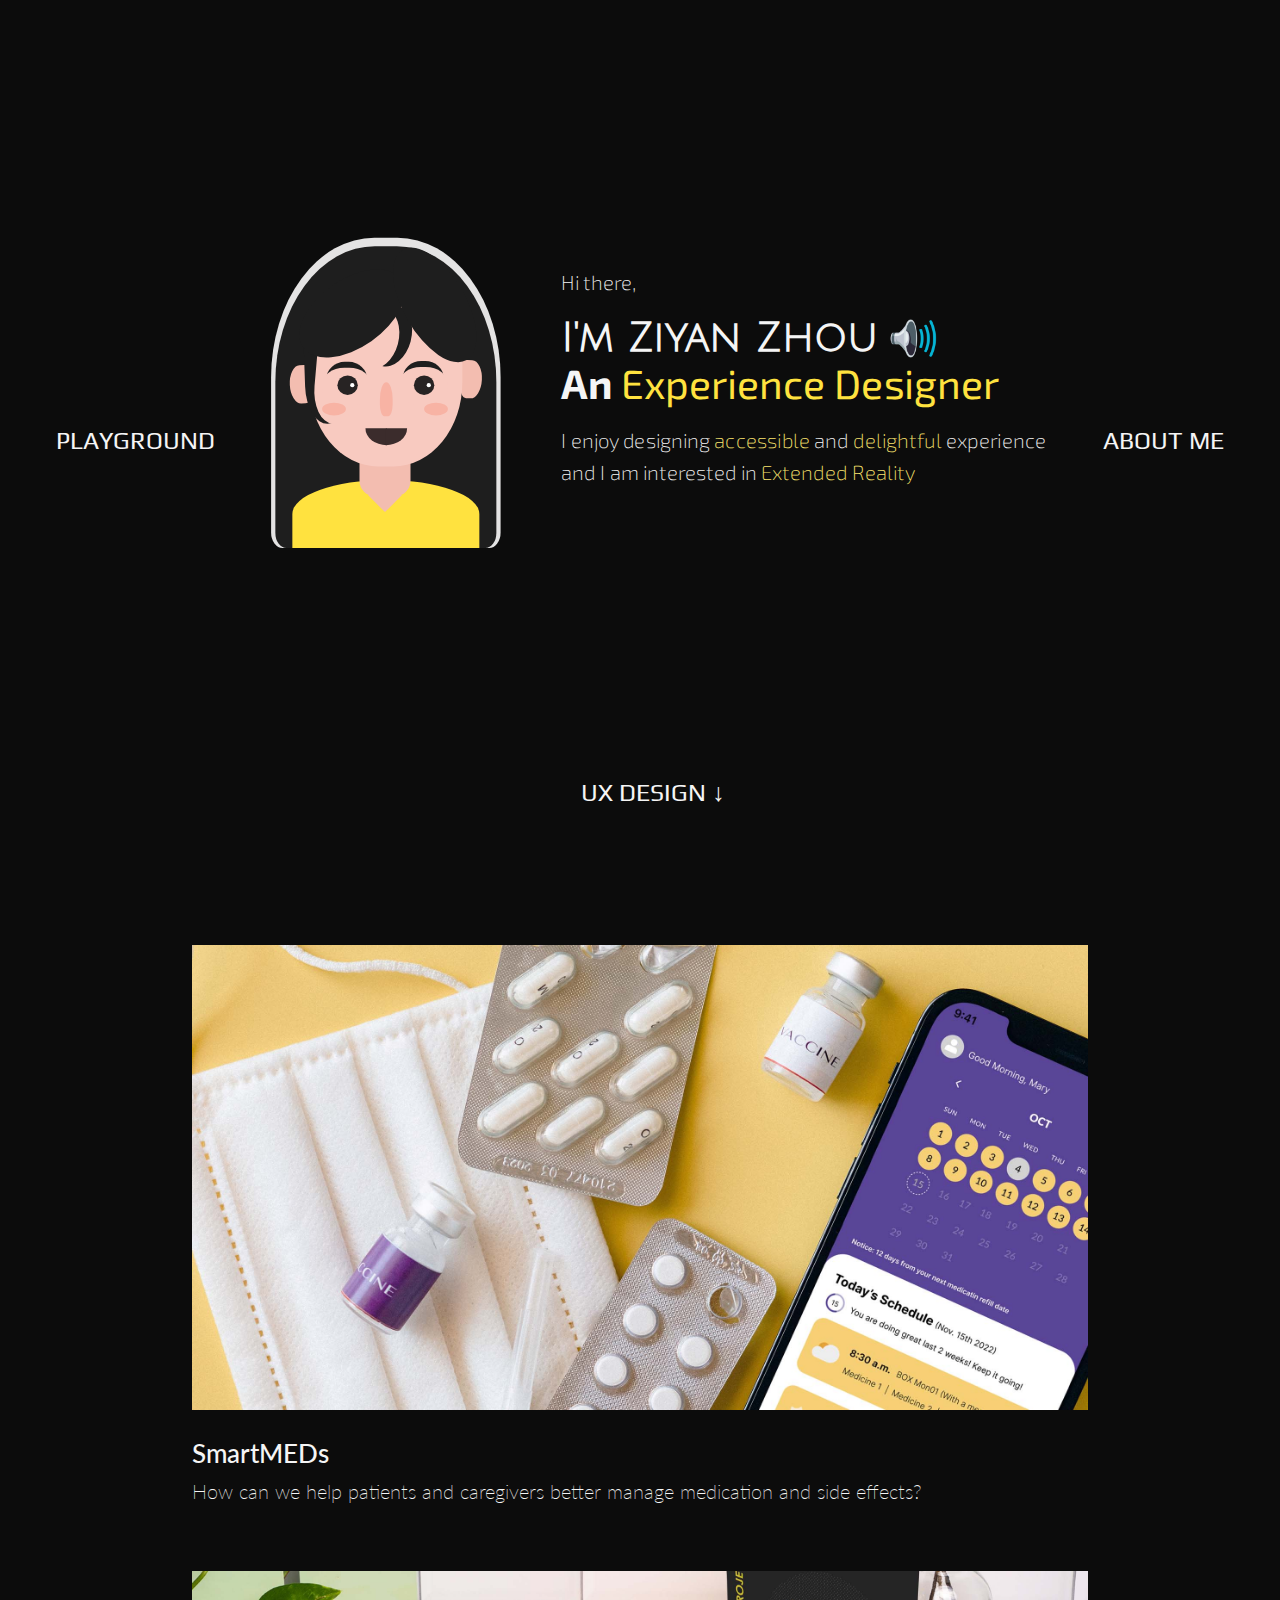
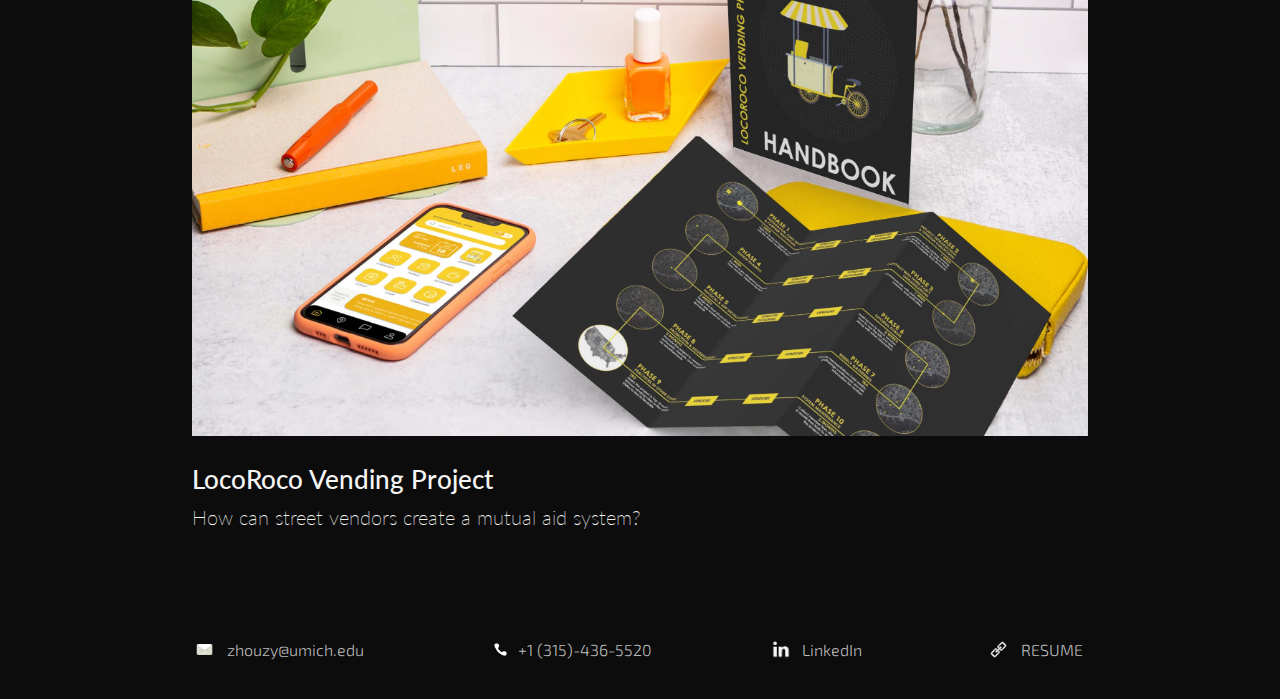
==== index.html @ 698f433e "0331 index test" ====
<!DOCTYPE html>
<html lang="en">
<head>
    <meta charset="UTF-8">
    <meta http-equiv="X-UA-Compatible" content="IE=edge">
    <meta name="viewport" content="width=device-width, initial-scale=1.0">
    <link rel="stylesheet" href="../css/index_stylesheet_copy.css">
    <!-- <link rel="stylesheet" href="../css/index_stylesheet_white.css"> -->
    <link rel="stylesheet" href="../css/face.css">
    <link rel="shortcut icon" type="image/x-icon" href="/image/favicon.ico?">
    <title>Ziyan Zhou Portfolio</title>
</head>
<body>

    <section class="intro">
        <nav>
            <h2 class="work"><a href='#uxWorks' id="uxDesign">UX DESIGN ↓</a></h2>
            <h2 class="playground"><a href="playground.html" id="otherWork">PLAYGROUND</a></h2>
            <h2 class="about"><a href="about.html" id="aboutme">ABOUT ME</a></h2>
        </nav>

        <div class="first">
            <figure class="profile">
                <div class="outline"></div>
                <div class="hair hairs"></div>
                <div class="head"></div>
                <div class="neck"></div>
                <div class="bangsleft"></div>
                <div class="bangsright"></div>
                <div class="bangsmiddle"></div>
                <div class="bangshide"></div>
                <div class="shirt"></div>
                <div class="earleft"></div>
                <div class="earright"></div>
                <div class="sideleft"></div>
                <div class="sidelefthide"></div>
                <div class="eyebrowsleft eye"></div>
                <div class="browshideleft eye"></div>
                <div class="eyebrowsright eye"></div>
                <div class="browshideright eye"></div>
                <div class="eyeleft eye" id="eye1"></div>
                <div class="eyeright eye" id="eye2"></div>
                <div class="eyehlleft eye" id="eyehl1"></div>
                <div class="eyehlright eye" id="eyehl2"></div>
                <div class="nose1 face"></div>
                <div class="nose2"></div>
                <div class="cheekleft face"></div> 
                <div class="cheekright face"></div>
                <div class="mouth1 face"></div>
                <div class="mouth2 face"></div>
                <div class="tongue1"></div>
                <div class="tongue2"></div>
                <div class="neck2"></div>
            </figure>

            <audio id="myAudio">
                <source src="../audio/Ziyan Zhou.mp3" type="audio/mpeg">
            </audio>

            <div class="introtext">
                <p>Hi there, </p>
                <div class="name">
                    <h1>I'm Ziyan Zhou</h1>
                    <img src="../image/speaker2.png" alt="speaker icon" class="speaker" onclick="playAudio()">
                </div>
                <h1 class="brief">
                    An <span>Experience Designer</span>
                </h1>
                <p class="brief2">I enjoy designing <span>accessible</span> and <span>delightful</span> experience<br>and I am interested in <span>Extended Reality</span></p>
            </div>
        </div>
    </section>

    <script>
        var x = document.getElementById("myAudio");
        function playAudio() {
            x.play();
        }
    </script>

    <script>
        document.querySelector('body').addEventListener('mousemove', eyesMove);
        document.querySelector('body').addEventListener('mousemove', faceMove);
        function eyesMove(){
            var eyes=document.getElementsByClassName('eye');
            var x = event.clientX * 100 / window.innerWidth / 18 + "%";
            var y = event.clientY * 100 / window.innerHeight / 5 + "%";
            for(var i=0; i<8; i++){
                eyes[i].style.left = x;
                eyes[i].style.top = y;
                eyes[i].style.transform = "translate(-"+x+", "+y+")";
            }
        }

        function faceMove(){
            var faces=document.getElementsByClassName('face');
            var x = event.clientX * 100 / window.innerWidth / 30 + "%";
            var y = event.clientY * 100 / window.innerHeight / 10 + "%";
            for(var i=0; i<8; i++){
                faces[i].style.left = x;
                faces[i].style.top = y;
                faces[i].style.transform = "translate(-"+x+", "+y+")";
            }
        }

        //document.querySelector('.profile').addEventListener('mouseover', smile);
        //document.querySelector('.profile').addEventListener('mouseout', changeBack);
        document.getElementById('aboutme').addEventListener('mouseover', smile);
        document.getElementById('aboutme').addEventListener('mouseout', changeBack);
        document.getElementById('uxDesign').addEventListener('mouseover', smile);
        document.getElementById('uxDesign').addEventListener('mouseout', changeBack);
        document.getElementById('otherWork').addEventListener('mouseover', smile);
        document.getElementById('otherWork').addEventListener('mouseout', changeBack);
        function smile(){
            document.getElementById('eye1').classList.add('smileleft');
            document.getElementById('eyehl1').classList.add('smilelefthide');
            document.getElementById('eye2').classList.add('smileright');
            document.getElementById('eyehl2').classList.add('smilerighthide');
            document.querySelector('.nose1').style.marginTop = -46 + "px";
        }

        function changeBack(){
            document.getElementById('eye1').classList.remove('smileleft');
            document.getElementById('eyehl1').classList.remove('smilelefthide');
            document.getElementById('eye2').classList.remove('smileright');
            document.getElementById('eyehl2').classList.remove('smilerighthide');
            document.querySelector('.nose1').style.marginTop = -6 + "px";
        }

    </script>


    <section class="container" id="uxWorks">
        <div class="smartMEDs projectPreview">
            <a href="./smartmeds.html">
                <img class="thumbnail" src="../image/smartmed cover2.jpg" alt="SmartMEDs Thumbnail" width="100%">
            </a>
            <div class="descriptionText">
                <h3>SmartMEDs</h3>
                <p>How can we help patients and caregivers better manage medication and side effects?</p>
            </div>
        </div>
        
        <div class="locoRoco projectPreview">
            <a href="./locoroco.html">
                <img class="thumbnail" src="../image/locoroco cover.jpg" alt="LocoRoco Project Thumbnail" width="100%">
            </a>
            <div class="descriptionText">
                <h3>LocoRoco Vending Project</h3>
                <p>How can street vendors create a mutual aid system?</p>
            </div> 
        </div>

        <div hidden>
            <div class="fantasyCity projectPreview">
                <a href="./fantasy_city.html">
                    <img class="thumbnail" src="../image/fatasy city cover.jpg" alt="Fantasy City Thumbnail" width="100%">
                </a>
                <div class="descriptionText">
                    <h3>Fantasy City</h3>
                    <p>How can augmented reality enhance people's experience of exploring a city?</p>
                </div>
            </div>

            <div class="popMeal projectPreview">
                <a href="./popmeal.html">
                    <img class="thumbnail" src="../image/popmeal cover.jpg" alt="PoPMeaL Thumbnail" width="100%">
                </a>
                <div class="descriptionText">
                    <h3>PoPMeaL</h3>
                    <p>How can we reduce foodwaste from college dinning halls?</p>
                </div>
            </div>
        </div>
    </section>

    <footer>
        <div class="footerContainer">
            <div class="email footerSection">
                <img src="../image/emailicon2.png" alt="email icon" height="25px">
                <p><a href="mailto: zhouzy@umich.edu">zhouzy@umich.edu</a></p>
            </div>

            <div class="cellphone footerSection">
                <img src="../image/teleicon2.png" alt="cellphone icon" height="25px">
                <p>+1 (315)-436-5520</p>
            </div>

            <div class="footerSection">
                <img src="../image/linkedin2.png" alt="linkedin icon" height="22px">
                <p><a href="https://www.linkedin.com/in/ziyan-zhou-a21396173/">LinkedIn</a></p>
            </div>

            <div class="resume footerSection">
                <img src="../image/link2.png" alt="cellphone icon" height="25px">
                <p><a href="https://drive.google.com/file/d/1l7Z0r8DjxmkngDJvn3V8ApI3-Mr6cSq3/view?usp=sharing">RESUME</a></p>
            </div>
        </div>
    </footer>

</body>
</html>
---- css/index_stylesheet_copy.css ----
@import url('https://fonts.googleapis.com/css2?family=Barlow+Condensed:wght@300;400;500&family=Dosis:wght@200;300;400;500;600&family=Exo+2:wght@100;200;300;400&family=Hammersmith+One&family=Julius+Sans+One&family=Nanum+Pen+Script&family=Outfit:wght@100;200;300;400;500;700&family=Play:wght@400;700&family=Silkscreen&family=Titillium+Web:wght@300;400;600&display=swap');
@import url('https://fonts.googleapis.com/css2?family=Lato:ital,wght@0,100;0,300;0,400;0,700;0,900;1,100;1,300;1,400;1,700;1,900&display=swap');

/*
font-family: 'Dosis', sans-serif;
font-family: 'Hammersmith One', sans-serif;
font-family: 'Julius Sans One', sans-serif;
font-family: 'Nanum Pen Script', cursive;
font-family: 'Outfit', sans-serif;
font-family: 'Play', sans-serif;
font-family: 'Silkscreen', cursive;
font-family: 'Titillium Web', sans-serif;
font-family: 'Barlow Condensed', sans-serif;
font-family: 'Exo 2', sans-serif;
font-family: 'Lato', sans-serif;
*/

header{
    text-align: center;
}

body{
    background: #0c0c0c;
    background-size: cover;
    margin: 0;
}

.work{
    position: absolute;
    bottom: 8%;
    left: 45%;
    z-index: 10;
    cursor: pointer;
}

.playground{
    position: absolute;
    top: 45%;
    left: 4%;
    cursor: pointer;
    z-index: 10;
}

.about{
    cursor: pointer;
    position: absolute;
    top: 45%;
    right: 4%;
    z-index: 10;
}

h1{
    font-family: 'Julius Sans One', sans-serif;
    font-size: 3em;
    color: whitesmoke;
    margin-top: -0.1em;
    margin-bottom: -0.1em;
}

h2{
    color: #f5f5f5;
    font-size: 1.55em;
    font-weight: 300;
    font-family: 'Play', sans-serif;
}

h3{
    font-family: 'Lato', sans-serif;
    color: #f5f5f5;
    font-weight: 500;
    font-size: 1.6em;
}

p{
    color: #f5f5f5;
    font-size: 1.5em;
    font-family: 'Exo 2', sans-serif;
    font-weight: 200;
}

a{
    text-decoration: none;
    color: #f5f5f5;
    padding: 5px;
    border-radius: 10px;
}

a:visited{
    color: #f5f5f5;
}

nav a:hover{
    color:black;
    background-color: #ffe23f;
}

.name{
    display: flex;
    align-items: center;
    font-family: 'Julius Sans One', sans-serif;
}

.brief{
    font-family: 'Exo 2', sans-serif;
}

.brief span{
    color: #ffe23f;
    font-weight: 400;
}

.brief2{
    line-height: 1.6;
}

.brief2 span{
    color: #fae56f;
}

.speaker{
    width: 10%;
    margin-left: 0.8em;
    cursor: pointer;
}

.introtext{
    position: relative;
    margin-right: -3em;
    margin-left: 2em;
    margin-top: 1em;
}

.projectPreview{
    width: 70%;
    display: block;
    margin-left: auto;
    margin-right: auto;
    margin-bottom: 10px;
}

.container{
    margin-top: 350px;
    margin-bottom: 80px;
}

.descriptionText{
    margin-top: -15px;
    margin-left: auto;
    margin-right: auto;
    align-items: center;
}

.descriptionText p{
    font-family: 'Lato', sans-serif;
    font-size: 1.25em;
    padding: 0;
    margin-top: -15px;
}

.thumbnail{
    display: block;
    margin-left: auto;
    margin-right: auto;
    margin-top: 30px;
}

footer{
    background-color: #0c0c0c;
    height: 10vh;
    align-items: center;
    margin-top: 50px;
}

.footerContainer{
    display:flex;
    width: 70%;
    margin: auto;
    justify-content: space-between;
}

footer a, footer a:visited{
    color: #bcbcbc;
}

footer p{
    font-size: 1em;
    color: #bcbcbc;
    margin-left: 5px;
    font-family: 'Exo 2', sans-serif;
    font-weight: 300;
}

.footerSection{
    display: flex;
    align-items: center;
    vertical-align: middle;
    justify-content: center;
    margin-top: 15px;
}

.footerSection a:hover{
    background-color: #0c0c0c;
}
---- css/index_stylesheet_white.css ----
@import url('https://fonts.googleapis.com/css2?family=Barlow+Condensed:wght@300;400;500&family=Dosis:wght@200;300;400;500;600&family=Exo+2:wght@100;200;300;400&family=Hammersmith+One&family=Julius+Sans+One&family=Nanum+Pen+Script&family=Outfit:wght@100;200;300;400;500;700&family=Play:wght@400;700&family=Silkscreen&family=Titillium+Web:wght@300;400;600&display=swap');

/*
font-family: 'Dosis', sans-serif;
font-family: 'Hammersmith One', sans-serif;
font-family: 'Julius Sans One', sans-serif;
font-family: 'Nanum Pen Script', cursive;
font-family: 'Outfit', sans-serif;
font-family: 'Play', sans-serif;
font-family: 'Silkscreen', cursive;
font-family: 'Titillium Web', sans-serif;
font-family: 'Barlow Condensed', sans-serif;
font-family: 'Exo 2', sans-serif;
*/

header{
    text-align: center;
}

body{
    background: rgb(231, 229, 227);
    background-size: cover;
    margin: 0;
}

.work{
    position: absolute;
    bottom: 8%;
    left: 45%;
    z-index: 10;
    cursor: pointer;
}

.playground{
    position: absolute;
    top: 45%;
    left: 4%;
    cursor: pointer;
    z-index: 10;
}

.about{
    cursor: pointer;
    position: absolute;
    top: 45%;
    right: 4%;
    z-index: 10;
}

h1{
    font-family: 'Julius Sans One', sans-serif;
    font-size: 3em;
    color: rgb(0, 0, 0);
    margin-top: -0.1em;
    margin-bottom: -0.1em;
}

h2{
    color: rgb(0, 0, 0);
    font-size: 1.55em;
    font-weight: 300;
    font-family: 'Play', sans-serif;
}

h3{
    font-family: 'Play', sans-serif;
    color: black;
    font-weight: 500;
    font-size: 1.35em;
}

p{
    color: #000000;
    font-size: 1.5em;
    font-family: 'Exo 2', sans-serif;
    font-weight: 200;
}

a{
    text-decoration: none;
    color: #000000;
    padding: 5px;
    border-radius: 10px;
}

a:visited{
    color: #000000;
}

nav a:hover{
    color:black;
    background-color: #ff8725;
}

/*
.work a{
    color:rgb(255, 226, 63);
    background-color: rgb(17, 17, 17);
}

.work a:hover{
    color:rgb(255, 226, 63);
    background-color: rgb(17, 17, 17);
}
*/
.name{
    display: flex;
    align-items: center;
    font-family: 'Julius Sans One', sans-serif;
}

.brief{
    font-family: 'Exo 2', sans-serif;
}

.brief span{
    color: #ff8725;
    font-weight: 400;
}

.brief2 span{
    color: #ff8725;
}

.speaker{
    width: 10%;
    margin-left: 0.8em;
    cursor: pointer;
}

.introtext{
    position: relative;
    margin-right: -3em;
    margin-left: 2em;
    margin-top: 1em;
}

.container{
    display: grid;
    width: 100%;
    grid-template-columns: 0.75fr 2fr 0.5fr 2fr 0.75fr;
    grid-template-rows: 1fr 0.75fr 1fr;
    margin-top: 350px;
    margin-bottom: 90px;
}

.container a{
    padding: 0px;
    border-radius: 30px;
}

.container a:hover{
    width: 75.6%;
}

.smartMEDs{
    grid-column: 2;
    grid-row: 1;
}

.locoRoco{
    grid-column: 4;
    grid-row: 1;
}

.fantasyCity{
    grid-column: 2;
    grid-row: 3;
}

.popMeal{
    grid-column: 4;
    grid-row: 3;
}

.projectPreview{
    display: flex;
    background-color: #def3ff;
    width: 75%;
    height: 21vh;
    cursor: pointer;
    justify-self: start;
}

.descriptionText{
    margin-left: 25px;
    margin-right: 15px;
    margin-top: 5px;
}

.descriptionText p{
    color:black;
    font-size: 1.1em;
    font-family: 'Exo 2', sans-serif;
    font-weight: 300;
}

.thumbnail{
    margin-right: -140px;
}

footer{
    display: grid;
    width: 100%;
    grid-template-columns: 0.5fr 1fr 1fr 1fr 0.5fr;
    background-color: #121318;
    height: 10vh;
}

footer p{
    font-size: 1em;
    margin-left: 10px;
}

.footerSection a:hover{
    background-color: #121318;
}

.email{
    grid-column: 2;
}

.cellphone{
    grid-column: 3;
}

.resume{
    grid-column: 4;
}

.footerSection{
    display: flex;
    align-items: center;
    vertical-align: middle;
    justify-content: center;
}
---- css/face.css ----
.outline{
    background: rgb(228, 227, 227);
    width: 270px;
    height: 365px;
    margin-left: -45px;
    margin-bottom: -355px;
    border-radius: 45% 45% 5% 5%;
    position: relative;
    z-index: -1;
}

.first{
    display: flex;
    justify-content: center;
    align-items: center;
    margin-top: 22vh;
    transform: scale(0.85);
}

.head{
    width: 180px;
    height: 220px;
    background: rgb(248, 202, 192);
    border-radius: 45%;
    position: relative;
    z-index: 2;
    margin-top: -100px;
}

.neck{
    width: 60px;
    height: 60px;
    border-radius: 0% 0% 30% 30%;
    margin-left: 59px;
    margin-top: -25px;
    background: rgb(243, 189, 176);
    position: relative;
    z-index: 1;
}

.hair{
    background: rgb(30, 30, 30);
    width: 260px;
    height: 355px;
    margin-left: -40px;
    margin-bottom: -316px;
    border-radius: 45% 45% 5% 5%;
    position: relative;
    z-index: -1;
}

.bangsleft{
    background: rgb(30, 30, 30);
    width: 80px;
    height: 140px;
    border-radius: 50%;
    position: relative;
    z-index: 5;
    margin-top: -285px;
    margin-left: 10px;
    transform: rotate(55deg);
}

.bangsright{
    background: rgb(30, 30, 30);
    width: 73px;
    height: 150px;
    border-radius: 50%;
    position: relative;
    z-index: 5;
    margin-top: -155px;
    margin-left: 111px;
    transform: rotate(-30deg);
}

.bangsmiddle{
    width: 50px;
    height: 73px;
    background: rgb(30, 30, 30);
    position: relative;
    z-index: 3;
    border-radius: 100% 100% 100% 100%;
    margin-left: 70px;
    margin-top: -75px;
    transform: rotate(15deg);
}

.bangshide{
    width: 50px;
    height: 73px;
    background: rgb(248, 202, 192);
    position: relative;
    z-index: 4;
    border-radius: 100% 100% 100% 100%;
    margin-left: 55px;
    margin-top: -70px;
    transform: rotate(15deg);
}

.shirt{
    width: 220px;
    height: 80px;
    position: relative;
    z-index: 0;
    background: #ffe23f;
    border-radius: 50% 50% 0 0;
    margin-top: 130px;
    margin-left: -20px;
}

.earleft{
    width: 25px;
    height: 45px;
    background: rgb(243, 189, 176);
    position: relative;
    z-index: 1;
    margin-top: -215px;
    margin-left: -23px;
    border-radius: 50% 5% 30% 50%;
    transform: rotate(-3deg);
}

.earright{
    width: 25px;
    height: 45px;
    background: rgb(243, 189, 176);
    position: relative;
    z-index: 1;
    margin-top: -51px;
    margin-left: 178px;
    border-radius: 5% 50% 50% 30%;
    transform: rotate(3deg);
}

.sideleft{
    width: 50px;
    height: 90px;
    background: rgb(30, 30, 30);
    position: relative;
    z-index: 3;
    border-radius: 0% 100% 100% 100%;
    margin-left: -5px;
    margin-top: -60px;
    transform: rotate(-2deg);
}

.sidelefthide{
    width: 50px;
    height: 85px;
    background: rgb(248, 202, 192);
    position: relative;
    z-index: 3;
    border-radius: 0% 100% 100% 100%;
    margin-left: 6px;
    margin-top: -85px;
    transform: rotate(5deg);
}

.eyebrowsleft{
    width: 48px;
    height: 45px;
    background: rgb(30, 30, 30);
    position: relative;
    z-index: 7;
    margin-top: -73px;
    margin-left: 20px;
    border-radius: 45%;
}

.browshideleft{
    width: 58px;
    height: 45px;
    background: rgb(248, 202, 192);
    position: relative;
    z-index: 8;
    border-radius: 45%;
    margin-left: 15px;
    margin-top: -38px;
}

.eyebrowsright{
    width: 48px;
    height: 45px;
    background: rgb(30, 30, 30);
    position: relative;
    z-index: 7;
    margin-top: -53px;
    margin-left: 110px;
    border-radius: 45%;
}

.browshideright{
    width: 58px;
    height: 45px;
    background: rgb(248, 202, 192);
    position: relative;
    z-index: 8;
    border-radius: 45%;
    margin-left: 105px;
    margin-top: -38px;
}

.eyeleft{
    width: 24px;
    height: 23px;
    background: rgb(39, 35, 35);
    position: relative;
    z-index: 8;
    border-radius: 50%;
    margin-left: 33px;
    margin-top: -35px;
}

.eyeright{
    width: 24px;
    height: 23px;
    background: rgb(39, 35, 35);
    position: relative;
    z-index: 8;
    border-radius: 50%;
    margin-left: 123px;
    margin-top: -23px;
}

.eyehlleft{
    width: 5px;
    height: 5px;
    background: white;
    border-radius: 50%;
    position: relative;
    z-index: 9;
    margin-left: 48px;
    margin-top: -14px;
}

.eyehlright{
    width: 5px;
    height: 5px;
    background: white;
    border-radius: 50%;
    position: relative;
    z-index: 9;
    margin-left: 138px;
    margin-top: -5px;
}

.nose1 {
    width: 15px;
    height: 40px;
    background:rgb(248, 179, 164);
    position: relative;
    z-index: 8;
    border-radius: 50% 50% 35% 35%;
    margin-left: 83px;
    margin-top: -6px;
}

.nose2{
    width: 0px;
    height: 12px;
    background:rgb(247, 188, 175);
    position: relative;
    z-index: 8;
    border-radius: 50% 30% 50% 50%;
    margin-left: 78px;
    margin-top: -10px;
}

.cheekleft{
    width: 28px;
    height: 15px;
    background: rgb(248, 179, 164);
    position: relative;
    z-index: 10;
    border-radius: 100%;
    margin-top: -18px;
    margin-left: 15px;
}

.cheekright{
    width: 28px;
    height: 15px;
    background: rgb(248, 179, 164);
    position: relative;
    z-index: 10;
    border-radius: 100%;
    margin-top: -15px;
    margin-left: 135px;
}

.mouth1{
    width: 25px;
    height: 20px;
    background: rgb(59, 44, 44);
    border-radius: 0% 0% 0% 100%;
    position: relative;
    z-index: 8;
    margin-left: 66px;
    margin-top: 15px;
}

.mouth2{
    width: 25px;
    height: 20px;
    background: rgb(59, 44, 44);
    border-radius: 0% 0% 100% 0%;
    position: relative;
    z-index: 8;
    margin-left: 90px;
    margin-top: -20px;
}

.tongue1{
    width: 0px;
    height: 8px;
    background: rgb(233, 130, 107);
    position: relative;
    z-index: 9;
    margin-left: 80px;
    margin-top: -8px;
    border-radius: 100% 100% 100% 100%;
    transform: rotate(3deg);
}

.tongue2{
    width: 0px;
    height: 10px;
    background: rgb(233, 130, 107);
    position: relative;
    z-index: 9;
    margin-left: 83px;
    margin-top: -10.5px;
    border-radius: 100%;
    transform: rotate(-12deg);
}

.neck2{
    width: 28px;
    height: 28px;
    background: rgb(243, 189, 176);
    position: relative;
    z-index: 1;
    margin-top: 45px;
    margin-left: 75px;
    transform: rotate(45deg);
}

.smileleft{
    height: 48px;
    width: 35px;
    border-radius: 50%;
    margin-left: 26px;
    margin-top: -32px;
}

.smilelefthide{
    background: rgb(248, 202, 192);
    width: 50px;
    height: 43px;
    margin-left: 20px;
    margin-top: -40px;
    border-radius: 100%;
}

.smileright{
    height: 48px;
    width: 35px;
    border-radius: 50%;
    margin-left: 118px;
    margin-top: -48px;
}

.smilerighthide{
    background: rgb(248, 202, 192);
    width: 50px;
    height: 43px;
    margin-left: 110px;
    margin-top: -43px;
    border-radius: 100%;
}

.supriseleft{
    border-radius: 0%;
    margin-left: 28px;
    transform: rotate(20deg);
}

.supriseright{
    border-radius: 0%;
    transform: rotate(45deg);
}
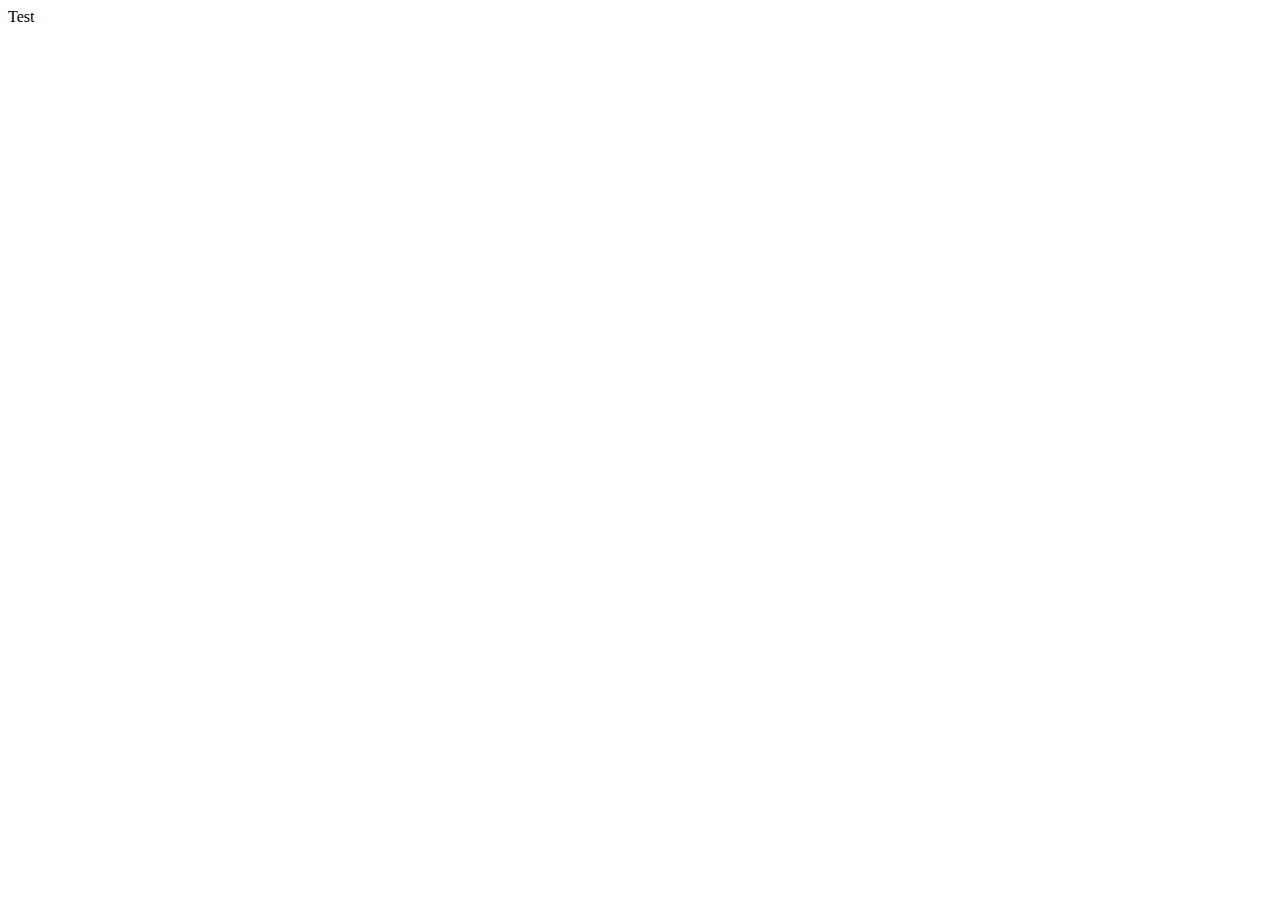
==== commit 81964af4: "0401 index test" ====
--- a/index.html
+++ b/index.html
@@ -4,199 +4,9 @@
     <meta charset="UTF-8">
     <meta http-equiv="X-UA-Compatible" content="IE=edge">
     <meta name="viewport" content="width=device-width, initial-scale=1.0">
-    <link rel="stylesheet" href="../css/index_stylesheet_copy.css">
-    <!-- <link rel="stylesheet" href="../css/index_stylesheet_white.css"> -->
-    <link rel="stylesheet" href="../css/face.css">
-    <link rel="shortcut icon" type="image/x-icon" href="/image/favicon.ico?">
-    <title>Ziyan Zhou Portfolio</title>
+    <title>Document</title>
 </head>
 <body>
-
-    <section class="intro">
-        <nav>
-            <h2 class="work"><a href='#uxWorks' id="uxDesign">UX DESIGN ↓</a></h2>
-            <h2 class="playground"><a href="playground.html" id="otherWork">PLAYGROUND</a></h2>
-            <h2 class="about"><a href="about.html" id="aboutme">ABOUT ME</a></h2>
-        </nav>
-
-        <div class="first">
-            <figure class="profile">
-                <div class="outline"></div>
-                <div class="hair hairs"></div>
-                <div class="head"></div>
-                <div class="neck"></div>
-                <div class="bangsleft"></div>
-                <div class="bangsright"></div>
-                <div class="bangsmiddle"></div>
-                <div class="bangshide"></div>
-                <div class="shirt"></div>
-                <div class="earleft"></div>
-                <div class="earright"></div>
-                <div class="sideleft"></div>
-                <div class="sidelefthide"></div>
-                <div class="eyebrowsleft eye"></div>
-                <div class="browshideleft eye"></div>
-                <div class="eyebrowsright eye"></div>
-                <div class="browshideright eye"></div>
-                <div class="eyeleft eye" id="eye1"></div>
-                <div class="eyeright eye" id="eye2"></div>
-                <div class="eyehlleft eye" id="eyehl1"></div>
-                <div class="eyehlright eye" id="eyehl2"></div>
-                <div class="nose1 face"></div>
-                <div class="nose2"></div>
-                <div class="cheekleft face"></div> 
-                <div class="cheekright face"></div>
-                <div class="mouth1 face"></div>
-                <div class="mouth2 face"></div>
-                <div class="tongue1"></div>
-                <div class="tongue2"></div>
-                <div class="neck2"></div>
-            </figure>
-
-            <audio id="myAudio">
-                <source src="../audio/Ziyan Zhou.mp3" type="audio/mpeg">
-            </audio>
-
-            <div class="introtext">
-                <p>Hi there, </p>
-                <div class="name">
-                    <h1>I'm Ziyan Zhou</h1>
-                    <img src="../image/speaker2.png" alt="speaker icon" class="speaker" onclick="playAudio()">
-                </div>
-                <h1 class="brief">
-                    An <span>Experience Designer</span>
-                </h1>
-                <p class="brief2">I enjoy designing <span>accessible</span> and <span>delightful</span> experience<br>and I am interested in <span>Extended Reality</span></p>
-            </div>
-        </div>
-    </section>
-
-    <script>
-        var x = document.getElementById("myAudio");
-        function playAudio() {
-            x.play();
-        }
-    </script>
-
-    <script>
-        document.querySelector('body').addEventListener('mousemove', eyesMove);
-        document.querySelector('body').addEventListener('mousemove', faceMove);
-        function eyesMove(){
-            var eyes=document.getElementsByClassName('eye');
-            var x = event.clientX * 100 / window.innerWidth / 18 + "%";
-            var y = event.clientY * 100 / window.innerHeight / 5 + "%";
-            for(var i=0; i<8; i++){
-                eyes[i].style.left = x;
-                eyes[i].style.top = y;
-                eyes[i].style.transform = "translate(-"+x+", "+y+")";
-            }
-        }
-
-        function faceMove(){
-            var faces=document.getElementsByClassName('face');
-            var x = event.clientX * 100 / window.innerWidth / 30 + "%";
-            var y = event.clientY * 100 / window.innerHeight / 10 + "%";
-            for(var i=0; i<8; i++){
-                faces[i].style.left = x;
-                faces[i].style.top = y;
-                faces[i].style.transform = "translate(-"+x+", "+y+")";
-            }
-        }
-
-        //document.querySelector('.profile').addEventListener('mouseover', smile);
-        //document.querySelector('.profile').addEventListener('mouseout', changeBack);
-        document.getElementById('aboutme').addEventListener('mouseover', smile);
-        document.getElementById('aboutme').addEventListener('mouseout', changeBack);
-        document.getElementById('uxDesign').addEventListener('mouseover', smile);
-        document.getElementById('uxDesign').addEventListener('mouseout', changeBack);
-        document.getElementById('otherWork').addEventListener('mouseover', smile);
-        document.getElementById('otherWork').addEventListener('mouseout', changeBack);
-        function smile(){
-            document.getElementById('eye1').classList.add('smileleft');
-            document.getElementById('eyehl1').classList.add('smilelefthide');
-            document.getElementById('eye2').classList.add('smileright');
-            document.getElementById('eyehl2').classList.add('smilerighthide');
-            document.querySelector('.nose1').style.marginTop = -46 + "px";
-        }
-
-        function changeBack(){
-            document.getElementById('eye1').classList.remove('smileleft');
-            document.getElementById('eyehl1').classList.remove('smilelefthide');
-            document.getElementById('eye2').classList.remove('smileright');
-            document.getElementById('eyehl2').classList.remove('smilerighthide');
-            document.querySelector('.nose1').style.marginTop = -6 + "px";
-        }
-
-    </script>
-
-
-    <section class="container" id="uxWorks">
-        <div class="smartMEDs projectPreview">
-            <a href="./smartmeds.html">
-                <img class="thumbnail" src="../image/smartmed cover2.jpg" alt="SmartMEDs Thumbnail" width="100%">
-            </a>
-            <div class="descriptionText">
-                <h3>SmartMEDs</h3>
-                <p>How can we help patients and caregivers better manage medication and side effects?</p>
-            </div>
-        </div>
-        
-        <div class="locoRoco projectPreview">
-            <a href="./locoroco.html">
-                <img class="thumbnail" src="../image/locoroco cover.jpg" alt="LocoRoco Project Thumbnail" width="100%">
-            </a>
-            <div class="descriptionText">
-                <h3>LocoRoco Vending Project</h3>
-                <p>How can street vendors create a mutual aid system?</p>
-            </div> 
-        </div>
-
-        <div hidden>
-            <div class="fantasyCity projectPreview">
-                <a href="./fantasy_city.html">
-                    <img class="thumbnail" src="../image/fatasy city cover.jpg" alt="Fantasy City Thumbnail" width="100%">
-                </a>
-                <div class="descriptionText">
-                    <h3>Fantasy City</h3>
-                    <p>How can augmented reality enhance people's experience of exploring a city?</p>
-                </div>
-            </div>
-
-            <div class="popMeal projectPreview">
-                <a href="./popmeal.html">
-                    <img class="thumbnail" src="../image/popmeal cover.jpg" alt="PoPMeaL Thumbnail" width="100%">
-                </a>
-                <div class="descriptionText">
-                    <h3>PoPMeaL</h3>
-                    <p>How can we reduce foodwaste from college dinning halls?</p>
-                </div>
-            </div>
-        </div>
-    </section>
-
-    <footer>
-        <div class="footerContainer">
-            <div class="email footerSection">
-                <img src="../image/emailicon2.png" alt="email icon" height="25px">
-                <p><a href="mailto: zhouzy@umich.edu">zhouzy@umich.edu</a></p>
-            </div>
-
-            <div class="cellphone footerSection">
-                <img src="../image/teleicon2.png" alt="cellphone icon" height="25px">
-                <p>+1 (315)-436-5520</p>
-            </div>
-
-            <div class="footerSection">
-                <img src="../image/linkedin2.png" alt="linkedin icon" height="22px">
-                <p><a href="https://www.linkedin.com/in/ziyan-zhou-a21396173/">LinkedIn</a></p>
-            </div>
-
-            <div class="resume footerSection">
-                <img src="../image/link2.png" alt="cellphone icon" height="25px">
-                <p><a href="https://drive.google.com/file/d/1l7Z0r8DjxmkngDJvn3V8ApI3-Mr6cSq3/view?usp=sharing">RESUME</a></p>
-            </div>
-        </div>
-    </footer>
-
+    Test
 </body>
 </html>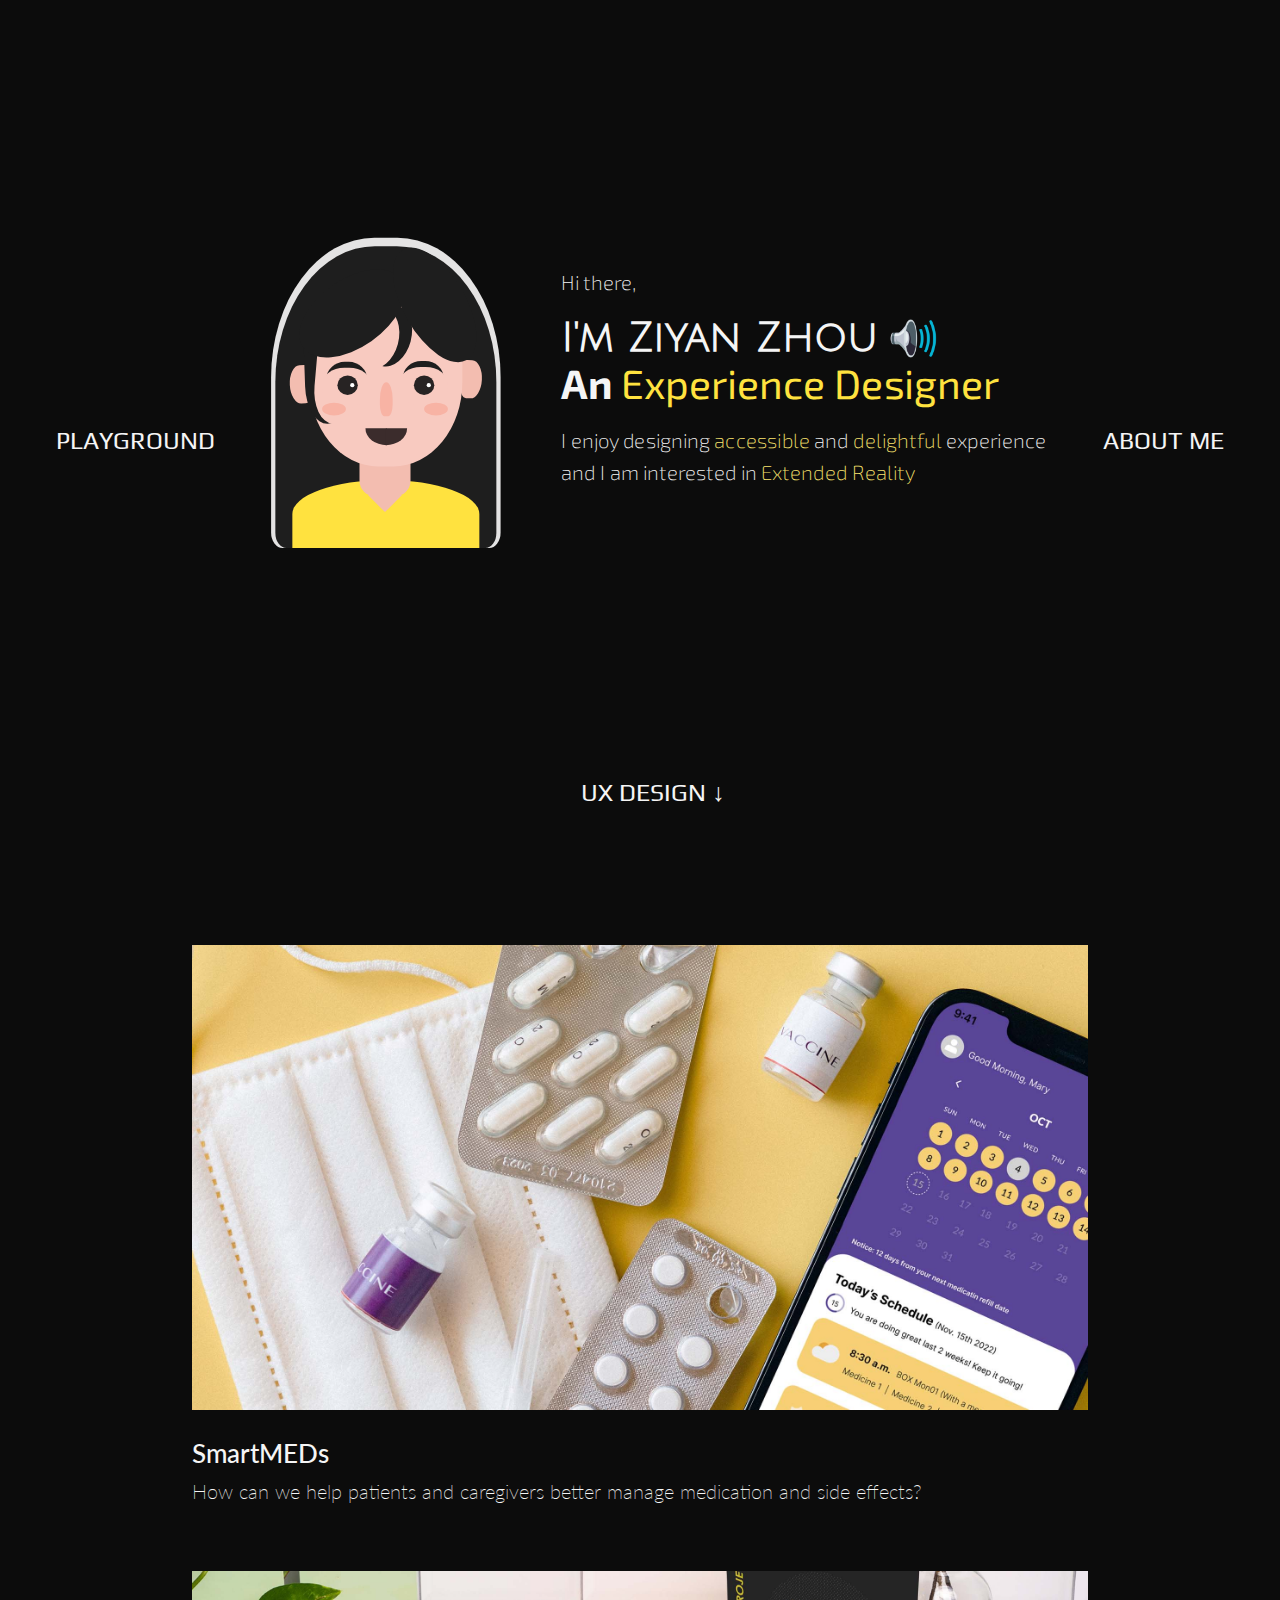
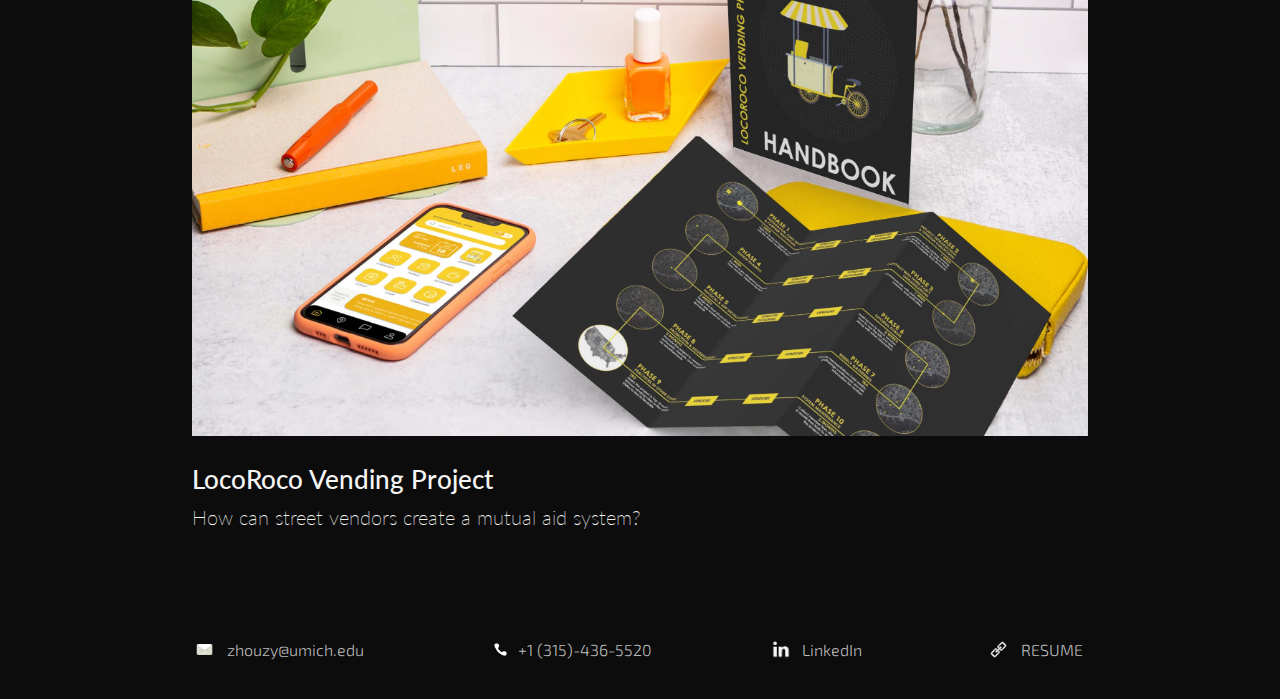
==== commit 10cf1570: "0401 index test 2" ====
--- a/index.html
+++ b/index.html
@@ -4,9 +4,199 @@
     <meta charset="UTF-8">
     <meta http-equiv="X-UA-Compatible" content="IE=edge">
     <meta name="viewport" content="width=device-width, initial-scale=1.0">
-    <title>Document</title>
+    <link rel="stylesheet" href="../css/index_stylesheet_copy.css">
+    <!-- <link rel="stylesheet" href="../css/index_stylesheet_white.css"> -->
+    <link rel="stylesheet" href="../css/face.css">
+    <link rel="shortcut icon" type="image/x-icon" href="/image/favicon.ico?">
+    <title>Ziyan Zhou Portfolio</title>
 </head>
 <body>
-    Test
+
+    <section class="intro">
+        <nav>
+            <h2 class="work"><a href='#uxWorks' id="uxDesign">UX DESIGN ↓</a></h2>
+            <h2 class="playground"><a href="html/playground.html" id="otherWork">PLAYGROUND</a></h2>
+            <h2 class="about"><a href="html/about.html" id="aboutme">ABOUT ME</a></h2>
+        </nav>
+
+        <div class="first">
+            <figure class="profile">
+                <div class="outline"></div>
+                <div class="hair hairs"></div>
+                <div class="head"></div>
+                <div class="neck"></div>
+                <div class="bangsleft"></div>
+                <div class="bangsright"></div>
+                <div class="bangsmiddle"></div>
+                <div class="bangshide"></div>
+                <div class="shirt"></div>
+                <div class="earleft"></div>
+                <div class="earright"></div>
+                <div class="sideleft"></div>
+                <div class="sidelefthide"></div>
+                <div class="eyebrowsleft eye"></div>
+                <div class="browshideleft eye"></div>
+                <div class="eyebrowsright eye"></div>
+                <div class="browshideright eye"></div>
+                <div class="eyeleft eye" id="eye1"></div>
+                <div class="eyeright eye" id="eye2"></div>
+                <div class="eyehlleft eye" id="eyehl1"></div>
+                <div class="eyehlright eye" id="eyehl2"></div>
+                <div class="nose1 face"></div>
+                <div class="nose2"></div>
+                <div class="cheekleft face"></div> 
+                <div class="cheekright face"></div>
+                <div class="mouth1 face"></div>
+                <div class="mouth2 face"></div>
+                <div class="tongue1"></div>
+                <div class="tongue2"></div>
+                <div class="neck2"></div>
+            </figure>
+
+            <audio id="myAudio">
+                <source src="audio/Ziyan Zhou.mp3" type="audio/mpeg">
+            </audio>
+
+            <div class="introtext">
+                <p>Hi there, </p>
+                <div class="name">
+                    <h1>I'm Ziyan Zhou</h1>
+                    <img src="image/speaker2.png" alt="speaker icon" class="speaker" onclick="playAudio()">
+                </div>
+                <h1 class="brief">
+                    An <span>Experience Designer</span>
+                </h1>
+                <p class="brief2">I enjoy designing <span>accessible</span> and <span>delightful</span> experience<br>and I am interested in <span>Extended Reality</span></p>
+            </div>
+        </div>
+    </section>
+
+    <script>
+        var x = document.getElementById("myAudio");
+        function playAudio() {
+            x.play();
+        }
+    </script>
+
+    <script>
+        document.querySelector('body').addEventListener('mousemove', eyesMove);
+        document.querySelector('body').addEventListener('mousemove', faceMove);
+        function eyesMove(){
+            var eyes=document.getElementsByClassName('eye');
+            var x = event.clientX * 100 / window.innerWidth / 18 + "%";
+            var y = event.clientY * 100 / window.innerHeight / 5 + "%";
+            for(var i=0; i<8; i++){
+                eyes[i].style.left = x;
+                eyes[i].style.top = y;
+                eyes[i].style.transform = "translate(-"+x+", "+y+")";
+            }
+        }
+
+        function faceMove(){
+            var faces=document.getElementsByClassName('face');
+            var x = event.clientX * 100 / window.innerWidth / 30 + "%";
+            var y = event.clientY * 100 / window.innerHeight / 10 + "%";
+            for(var i=0; i<8; i++){
+                faces[i].style.left = x;
+                faces[i].style.top = y;
+                faces[i].style.transform = "translate(-"+x+", "+y+")";
+            }
+        }
+
+        //document.querySelector('.profile').addEventListener('mouseover', smile);
+        //document.querySelector('.profile').addEventListener('mouseout', changeBack);
+        document.getElementById('aboutme').addEventListener('mouseover', smile);
+        document.getElementById('aboutme').addEventListener('mouseout', changeBack);
+        document.getElementById('uxDesign').addEventListener('mouseover', smile);
+        document.getElementById('uxDesign').addEventListener('mouseout', changeBack);
+        document.getElementById('otherWork').addEventListener('mouseover', smile);
+        document.getElementById('otherWork').addEventListener('mouseout', changeBack);
+        function smile(){
+            document.getElementById('eye1').classList.add('smileleft');
+            document.getElementById('eyehl1').classList.add('smilelefthide');
+            document.getElementById('eye2').classList.add('smileright');
+            document.getElementById('eyehl2').classList.add('smilerighthide');
+            document.querySelector('.nose1').style.marginTop = -46 + "px";
+        }
+
+        function changeBack(){
+            document.getElementById('eye1').classList.remove('smileleft');
+            document.getElementById('eyehl1').classList.remove('smilelefthide');
+            document.getElementById('eye2').classList.remove('smileright');
+            document.getElementById('eyehl2').classList.remove('smilerighthide');
+            document.querySelector('.nose1').style.marginTop = -6 + "px";
+        }
+
+    </script>
+
+
+    <section class="container" id="uxWorks">
+        <div class="smartMEDs projectPreview">
+            <a href="./smartmeds.html">
+                <img class="thumbnail" src="image/smartmed cover2.jpg" alt="SmartMEDs Thumbnail" width="100%">
+            </a>
+            <div class="descriptionText">
+                <h3>SmartMEDs</h3>
+                <p>How can we help patients and caregivers better manage medication and side effects?</p>
+            </div>
+        </div>
+        
+        <div class="locoRoco projectPreview">
+            <a href="./locoroco.html">
+                <img class="thumbnail" src="image/locoroco cover.jpg" alt="LocoRoco Project Thumbnail" width="100%">
+            </a>
+            <div class="descriptionText">
+                <h3>LocoRoco Vending Project</h3>
+                <p>How can street vendors create a mutual aid system?</p>
+            </div> 
+        </div>
+
+        <div hidden>
+            <div class="fantasyCity projectPreview">
+                <a href="./fantasy_city.html">
+                    <img class="thumbnail" src="image/fatasy city cover.jpg" alt="Fantasy City Thumbnail" width="100%">
+                </a>
+                <div class="descriptionText">
+                    <h3>Fantasy City</h3>
+                    <p>How can augmented reality enhance people's experience of exploring a city?</p>
+                </div>
+            </div>
+
+            <div class="popMeal projectPreview">
+                <a href="./popmeal.html">
+                    <img class="thumbnail" src="image/popmeal cover.jpg" alt="PoPMeaL Thumbnail" width="100%">
+                </a>
+                <div class="descriptionText">
+                    <h3>PoPMeaL</h3>
+                    <p>How can we reduce foodwaste from college dinning halls?</p>
+                </div>
+            </div>
+        </div>
+    </section>
+
+    <footer>
+        <div class="footerContainer">
+            <div class="email footerSection">
+                <img src="image/emailicon2.png" alt="email icon" height="25px">
+                <p><a href="mailto: zhouzy@umich.edu">zhouzy@umich.edu</a></p>
+            </div>
+
+            <div class="cellphone footerSection">
+                <img src="image/teleicon2.png" alt="cellphone icon" height="25px">
+                <p>+1 (315)-436-5520</p>
+            </div>
+
+            <div class="footerSection">
+                <img src="image/linkedin2.png" alt="linkedin icon" height="22px">
+                <p><a href="https://www.linkedin.com/in/ziyan-zhou-a21396173/">LinkedIn</a></p>
+            </div>
+
+            <div class="resume footerSection">
+                <img src="image/link2.png" alt="cellphone icon" height="25px">
+                <p><a href="https://drive.google.com/file/d/1l7Z0r8DjxmkngDJvn3V8ApI3-Mr6cSq3/view?usp=sharing">RESUME</a></p>
+            </div>
+        </div>
+    </footer>
+
 </body>
 </html>--- a/css/index_stylesheet_copy.css
+++ b/css/index_stylesheet_copy.css
@@ -0,0 +1,203 @@
+@import url('https://fonts.googleapis.com/css2?family=Barlow+Condensed:wght@300;400;500&family=Dosis:wght@200;300;400;500;600&family=Exo+2:wght@100;200;300;400&family=Hammersmith+One&family=Julius+Sans+One&family=Nanum+Pen+Script&family=Outfit:wght@100;200;300;400;500;700&family=Play:wght@400;700&family=Silkscreen&family=Titillium+Web:wght@300;400;600&display=swap');
+@import url('https://fonts.googleapis.com/css2?family=Lato:ital,wght@0,100;0,300;0,400;0,700;0,900;1,100;1,300;1,400;1,700;1,900&display=swap');
+
+/*
+font-family: 'Dosis', sans-serif;
+font-family: 'Hammersmith One', sans-serif;
+font-family: 'Julius Sans One', sans-serif;
+font-family: 'Nanum Pen Script', cursive;
+font-family: 'Outfit', sans-serif;
+font-family: 'Play', sans-serif;
+font-family: 'Silkscreen', cursive;
+font-family: 'Titillium Web', sans-serif;
+font-family: 'Barlow Condensed', sans-serif;
+font-family: 'Exo 2', sans-serif;
+font-family: 'Lato', sans-serif;
+*/
+
+header{
+    text-align: center;
+}
+
+body{
+    background: #0c0c0c;
+    background-size: cover;
+    margin: 0;
+}
+
+.work{
+    position: absolute;
+    bottom: 8%;
+    left: 45%;
+    z-index: 10;
+    cursor: pointer;
+}
+
+.playground{
+    position: absolute;
+    top: 45%;
+    left: 4%;
+    cursor: pointer;
+    z-index: 10;
+}
+
+.about{
+    cursor: pointer;
+    position: absolute;
+    top: 45%;
+    right: 4%;
+    z-index: 10;
+}
+
+h1{
+    font-family: 'Julius Sans One', sans-serif;
+    font-size: 3em;
+    color: whitesmoke;
+    margin-top: -0.1em;
+    margin-bottom: -0.1em;
+}
+
+h2{
+    color: #f5f5f5;
+    font-size: 1.55em;
+    font-weight: 300;
+    font-family: 'Play', sans-serif;
+}
+
+h3{
+    font-family: 'Lato', sans-serif;
+    color: #f5f5f5;
+    font-weight: 500;
+    font-size: 1.6em;
+}
+
+p{
+    color: #f5f5f5;
+    font-size: 1.5em;
+    font-family: 'Exo 2', sans-serif;
+    font-weight: 200;
+}
+
+a{
+    text-decoration: none;
+    color: #f5f5f5;
+    padding: 5px;
+    border-radius: 10px;
+}
+
+a:visited{
+    color: #f5f5f5;
+}
+
+nav a:hover{
+    color:black;
+    background-color: #ffe23f;
+}
+
+.name{
+    display: flex;
+    align-items: center;
+    font-family: 'Julius Sans One', sans-serif;
+}
+
+.brief{
+    font-family: 'Exo 2', sans-serif;
+}
+
+.brief span{
+    color: #ffe23f;
+    font-weight: 400;
+}
+
+.brief2{
+    line-height: 1.6;
+}
+
+.brief2 span{
+    color: #fae56f;
+}
+
+.speaker{
+    width: 10%;
+    margin-left: 0.8em;
+    cursor: pointer;
+}
+
+.introtext{
+    position: relative;
+    margin-right: -3em;
+    margin-left: 2em;
+    margin-top: 1em;
+}
+
+.projectPreview{
+    width: 70%;
+    display: block;
+    margin-left: auto;
+    margin-right: auto;
+    margin-bottom: 10px;
+}
+
+.container{
+    margin-top: 350px;
+    margin-bottom: 80px;
+}
+
+.descriptionText{
+    margin-top: -15px;
+    margin-left: auto;
+    margin-right: auto;
+    align-items: center;
+}
+
+.descriptionText p{
+    font-family: 'Lato', sans-serif;
+    font-size: 1.25em;
+    padding: 0;
+    margin-top: -15px;
+}
+
+.thumbnail{
+    display: block;
+    margin-left: auto;
+    margin-right: auto;
+    margin-top: 30px;
+}
+
+footer{
+    background-color: #0c0c0c;
+    height: 10vh;
+    align-items: center;
+    margin-top: 50px;
+}
+
+.footerContainer{
+    display:flex;
+    width: 70%;
+    margin: auto;
+    justify-content: space-between;
+}
+
+footer a, footer a:visited{
+    color: #bcbcbc;
+}
+
+footer p{
+    font-size: 1em;
+    color: #bcbcbc;
+    margin-left: 5px;
+    font-family: 'Exo 2', sans-serif;
+    font-weight: 300;
+}
+
+.footerSection{
+    display: flex;
+    align-items: center;
+    vertical-align: middle;
+    justify-content: center;
+    margin-top: 15px;
+}
+
+.footerSection a:hover{
+    background-color: #0c0c0c;
+}--- a/css/index_stylesheet_white.css
+++ b/css/index_stylesheet_white.css
@@ -0,0 +1,236 @@
+@import url('https://fonts.googleapis.com/css2?family=Barlow+Condensed:wght@300;400;500&family=Dosis:wght@200;300;400;500;600&family=Exo+2:wght@100;200;300;400&family=Hammersmith+One&family=Julius+Sans+One&family=Nanum+Pen+Script&family=Outfit:wght@100;200;300;400;500;700&family=Play:wght@400;700&family=Silkscreen&family=Titillium+Web:wght@300;400;600&display=swap');
+
+/*
+font-family: 'Dosis', sans-serif;
+font-family: 'Hammersmith One', sans-serif;
+font-family: 'Julius Sans One', sans-serif;
+font-family: 'Nanum Pen Script', cursive;
+font-family: 'Outfit', sans-serif;
+font-family: 'Play', sans-serif;
+font-family: 'Silkscreen', cursive;
+font-family: 'Titillium Web', sans-serif;
+font-family: 'Barlow Condensed', sans-serif;
+font-family: 'Exo 2', sans-serif;
+*/
+
+header{
+    text-align: center;
+}
+
+body{
+    background: rgb(231, 229, 227);
+    background-size: cover;
+    margin: 0;
+}
+
+.work{
+    position: absolute;
+    bottom: 8%;
+    left: 45%;
+    z-index: 10;
+    cursor: pointer;
+}
+
+.playground{
+    position: absolute;
+    top: 45%;
+    left: 4%;
+    cursor: pointer;
+    z-index: 10;
+}
+
+.about{
+    cursor: pointer;
+    position: absolute;
+    top: 45%;
+    right: 4%;
+    z-index: 10;
+}
+
+h1{
+    font-family: 'Julius Sans One', sans-serif;
+    font-size: 3em;
+    color: rgb(0, 0, 0);
+    margin-top: -0.1em;
+    margin-bottom: -0.1em;
+}
+
+h2{
+    color: rgb(0, 0, 0);
+    font-size: 1.55em;
+    font-weight: 300;
+    font-family: 'Play', sans-serif;
+}
+
+h3{
+    font-family: 'Play', sans-serif;
+    color: black;
+    font-weight: 500;
+    font-size: 1.35em;
+}
+
+p{
+    color: #000000;
+    font-size: 1.5em;
+    font-family: 'Exo 2', sans-serif;
+    font-weight: 200;
+}
+
+a{
+    text-decoration: none;
+    color: #000000;
+    padding: 5px;
+    border-radius: 10px;
+}
+
+a:visited{
+    color: #000000;
+}
+
+nav a:hover{
+    color:black;
+    background-color: #ff8725;
+}
+
+/*
+.work a{
+    color:rgb(255, 226, 63);
+    background-color: rgb(17, 17, 17);
+}
+
+.work a:hover{
+    color:rgb(255, 226, 63);
+    background-color: rgb(17, 17, 17);
+}
+*/
+.name{
+    display: flex;
+    align-items: center;
+    font-family: 'Julius Sans One', sans-serif;
+}
+
+.brief{
+    font-family: 'Exo 2', sans-serif;
+}
+
+.brief span{
+    color: #ff8725;
+    font-weight: 400;
+}
+
+.brief2 span{
+    color: #ff8725;
+}
+
+.speaker{
+    width: 10%;
+    margin-left: 0.8em;
+    cursor: pointer;
+}
+
+.introtext{
+    position: relative;
+    margin-right: -3em;
+    margin-left: 2em;
+    margin-top: 1em;
+}
+
+.container{
+    display: grid;
+    width: 100%;
+    grid-template-columns: 0.75fr 2fr 0.5fr 2fr 0.75fr;
+    grid-template-rows: 1fr 0.75fr 1fr;
+    margin-top: 350px;
+    margin-bottom: 90px;
+}
+
+.container a{
+    padding: 0px;
+    border-radius: 30px;
+}
+
+.container a:hover{
+    width: 75.6%;
+}
+
+.smartMEDs{
+    grid-column: 2;
+    grid-row: 1;
+}
+
+.locoRoco{
+    grid-column: 4;
+    grid-row: 1;
+}
+
+.fantasyCity{
+    grid-column: 2;
+    grid-row: 3;
+}
+
+.popMeal{
+    grid-column: 4;
+    grid-row: 3;
+}
+
+.projectPreview{
+    display: flex;
+    background-color: #def3ff;
+    width: 75%;
+    height: 21vh;
+    cursor: pointer;
+    justify-self: start;
+}
+
+.descriptionText{
+    margin-left: 25px;
+    margin-right: 15px;
+    margin-top: 5px;
+}
+
+.descriptionText p{
+    color:black;
+    font-size: 1.1em;
+    font-family: 'Exo 2', sans-serif;
+    font-weight: 300;
+}
+
+.thumbnail{
+    margin-right: -140px;
+}
+
+footer{
+    display: grid;
+    width: 100%;
+    grid-template-columns: 0.5fr 1fr 1fr 1fr 0.5fr;
+    background-color: #121318;
+    height: 10vh;
+}
+
+footer p{
+    font-size: 1em;
+    margin-left: 10px;
+}
+
+.footerSection a:hover{
+    background-color: #121318;
+}
+
+.email{
+    grid-column: 2;
+}
+
+.cellphone{
+    grid-column: 3;
+}
+
+.resume{
+    grid-column: 4;
+}
+
+.footerSection{
+    display: flex;
+    align-items: center;
+    vertical-align: middle;
+    justify-content: center;
+}--- a/css/face.css
+++ b/css/face.css
@@ -0,0 +1,391 @@
+.outline{
+    background: rgb(228, 227, 227);
+    width: 270px;
+    height: 365px;
+    margin-left: -45px;
+    margin-bottom: -355px;
+    border-radius: 45% 45% 5% 5%;
+    position: relative;
+    z-index: -1;
+}
+
+.first{
+    display: flex;
+    justify-content: center;
+    align-items: center;
+    margin-top: 22vh;
+    transform: scale(0.85);
+}
+
+.head{
+    width: 180px;
+    height: 220px;
+    background: rgb(248, 202, 192);
+    border-radius: 45%;
+    position: relative;
+    z-index: 2;
+    margin-top: -100px;
+}
+
+.neck{
+    width: 60px;
+    height: 60px;
+    border-radius: 0% 0% 30% 30%;
+    margin-left: 59px;
+    margin-top: -25px;
+    background: rgb(243, 189, 176);
+    position: relative;
+    z-index: 1;
+}
+
+.hair{
+    background: rgb(30, 30, 30);
+    width: 260px;
+    height: 355px;
+    margin-left: -40px;
+    margin-bottom: -316px;
+    border-radius: 45% 45% 5% 5%;
+    position: relative;
+    z-index: -1;
+}
+
+.bangsleft{
+    background: rgb(30, 30, 30);
+    width: 80px;
+    height: 140px;
+    border-radius: 50%;
+    position: relative;
+    z-index: 5;
+    margin-top: -285px;
+    margin-left: 10px;
+    transform: rotate(55deg);
+}
+
+.bangsright{
+    background: rgb(30, 30, 30);
+    width: 73px;
+    height: 150px;
+    border-radius: 50%;
+    position: relative;
+    z-index: 5;
+    margin-top: -155px;
+    margin-left: 111px;
+    transform: rotate(-30deg);
+}
+
+.bangsmiddle{
+    width: 50px;
+    height: 73px;
+    background: rgb(30, 30, 30);
+    position: relative;
+    z-index: 3;
+    border-radius: 100% 100% 100% 100%;
+    margin-left: 70px;
+    margin-top: -75px;
+    transform: rotate(15deg);
+}
+
+.bangshide{
+    width: 50px;
+    height: 73px;
+    background: rgb(248, 202, 192);
+    position: relative;
+    z-index: 4;
+    border-radius: 100% 100% 100% 100%;
+    margin-left: 55px;
+    margin-top: -70px;
+    transform: rotate(15deg);
+}
+
+.shirt{
+    width: 220px;
+    height: 80px;
+    position: relative;
+    z-index: 0;
+    background: #ffe23f;
+    border-radius: 50% 50% 0 0;
+    margin-top: 130px;
+    margin-left: -20px;
+}
+
+.earleft{
+    width: 25px;
+    height: 45px;
+    background: rgb(243, 189, 176);
+    position: relative;
+    z-index: 1;
+    margin-top: -215px;
+    margin-left: -23px;
+    border-radius: 50% 5% 30% 50%;
+    transform: rotate(-3deg);
+}
+
+.earright{
+    width: 25px;
+    height: 45px;
+    background: rgb(243, 189, 176);
+    position: relative;
+    z-index: 1;
+    margin-top: -51px;
+    margin-left: 178px;
+    border-radius: 5% 50% 50% 30%;
+    transform: rotate(3deg);
+}
+
+.sideleft{
+    width: 50px;
+    height: 90px;
+    background: rgb(30, 30, 30);
+    position: relative;
+    z-index: 3;
+    border-radius: 0% 100% 100% 100%;
+    margin-left: -5px;
+    margin-top: -60px;
+    transform: rotate(-2deg);
+}
+
+.sidelefthide{
+    width: 50px;
+    height: 85px;
+    background: rgb(248, 202, 192);
+    position: relative;
+    z-index: 3;
+    border-radius: 0% 100% 100% 100%;
+    margin-left: 6px;
+    margin-top: -85px;
+    transform: rotate(5deg);
+}
+
+.eyebrowsleft{
+    width: 48px;
+    height: 45px;
+    background: rgb(30, 30, 30);
+    position: relative;
+    z-index: 7;
+    margin-top: -73px;
+    margin-left: 20px;
+    border-radius: 45%;
+}
+
+.browshideleft{
+    width: 58px;
+    height: 45px;
+    background: rgb(248, 202, 192);
+    position: relative;
+    z-index: 8;
+    border-radius: 45%;
+    margin-left: 15px;
+    margin-top: -38px;
+}
+
+.eyebrowsright{
+    width: 48px;
+    height: 45px;
+    background: rgb(30, 30, 30);
+    position: relative;
+    z-index: 7;
+    margin-top: -53px;
+    margin-left: 110px;
+    border-radius: 45%;
+}
+
+.browshideright{
+    width: 58px;
+    height: 45px;
+    background: rgb(248, 202, 192);
+    position: relative;
+    z-index: 8;
+    border-radius: 45%;
+    margin-left: 105px;
+    margin-top: -38px;
+}
+
+.eyeleft{
+    width: 24px;
+    height: 23px;
+    background: rgb(39, 35, 35);
+    position: relative;
+    z-index: 8;
+    border-radius: 50%;
+    margin-left: 33px;
+    margin-top: -35px;
+}
+
+.eyeright{
+    width: 24px;
+    height: 23px;
+    background: rgb(39, 35, 35);
+    position: relative;
+    z-index: 8;
+    border-radius: 50%;
+    margin-left: 123px;
+    margin-top: -23px;
+}
+
+.eyehlleft{
+    width: 5px;
+    height: 5px;
+    background: white;
+    border-radius: 50%;
+    position: relative;
+    z-index: 9;
+    margin-left: 48px;
+    margin-top: -14px;
+}
+
+.eyehlright{
+    width: 5px;
+    height: 5px;
+    background: white;
+    border-radius: 50%;
+    position: relative;
+    z-index: 9;
+    margin-left: 138px;
+    margin-top: -5px;
+}
+
+.nose1 {
+    width: 15px;
+    height: 40px;
+    background:rgb(248, 179, 164);
+    position: relative;
+    z-index: 8;
+    border-radius: 50% 50% 35% 35%;
+    margin-left: 83px;
+    margin-top: -6px;
+}
+
+.nose2{
+    width: 0px;
+    height: 12px;
+    background:rgb(247, 188, 175);
+    position: relative;
+    z-index: 8;
+    border-radius: 50% 30% 50% 50%;
+    margin-left: 78px;
+    margin-top: -10px;
+}
+
+.cheekleft{
+    width: 28px;
+    height: 15px;
+    background: rgb(248, 179, 164);
+    position: relative;
+    z-index: 10;
+    border-radius: 100%;
+    margin-top: -18px;
+    margin-left: 15px;
+}
+
+.cheekright{
+    width: 28px;
+    height: 15px;
+    background: rgb(248, 179, 164);
+    position: relative;
+    z-index: 10;
+    border-radius: 100%;
+    margin-top: -15px;
+    margin-left: 135px;
+}
+
+.mouth1{
+    width: 25px;
+    height: 20px;
+    background: rgb(59, 44, 44);
+    border-radius: 0% 0% 0% 100%;
+    position: relative;
+    z-index: 8;
+    margin-left: 66px;
+    margin-top: 15px;
+}
+
+.mouth2{
+    width: 25px;
+    height: 20px;
+    background: rgb(59, 44, 44);
+    border-radius: 0% 0% 100% 0%;
+    position: relative;
+    z-index: 8;
+    margin-left: 90px;
+    margin-top: -20px;
+}
+
+.tongue1{
+    width: 0px;
+    height: 8px;
+    background: rgb(233, 130, 107);
+    position: relative;
+    z-index: 9;
+    margin-left: 80px;
+    margin-top: -8px;
+    border-radius: 100% 100% 100% 100%;
+    transform: rotate(3deg);
+}
+
+.tongue2{
+    width: 0px;
+    height: 10px;
+    background: rgb(233, 130, 107);
+    position: relative;
+    z-index: 9;
+    margin-left: 83px;
+    margin-top: -10.5px;
+    border-radius: 100%;
+    transform: rotate(-12deg);
+}
+
+.neck2{
+    width: 28px;
+    height: 28px;
+    background: rgb(243, 189, 176);
+    position: relative;
+    z-index: 1;
+    margin-top: 45px;
+    margin-left: 75px;
+    transform: rotate(45deg);
+}
+
+.smileleft{
+    height: 48px;
+    width: 35px;
+    border-radius: 50%;
+    margin-left: 26px;
+    margin-top: -32px;
+}
+
+.smilelefthide{
+    background: rgb(248, 202, 192);
+    width: 50px;
+    height: 43px;
+    margin-left: 20px;
+    margin-top: -40px;
+    border-radius: 100%;
+}
+
+.smileright{
+    height: 48px;
+    width: 35px;
+    border-radius: 50%;
+    margin-left: 118px;
+    margin-top: -48px;
+}
+
+.smilerighthide{
+    background: rgb(248, 202, 192);
+    width: 50px;
+    height: 43px;
+    margin-left: 110px;
+    margin-top: -43px;
+    border-radius: 100%;
+}
+
+.supriseleft{
+    border-radius: 0%;
+    margin-left: 28px;
+    transform: rotate(20deg);
+}
+
+.supriseright{
+    border-radius: 0%;
+    transform: rotate(45deg);
+}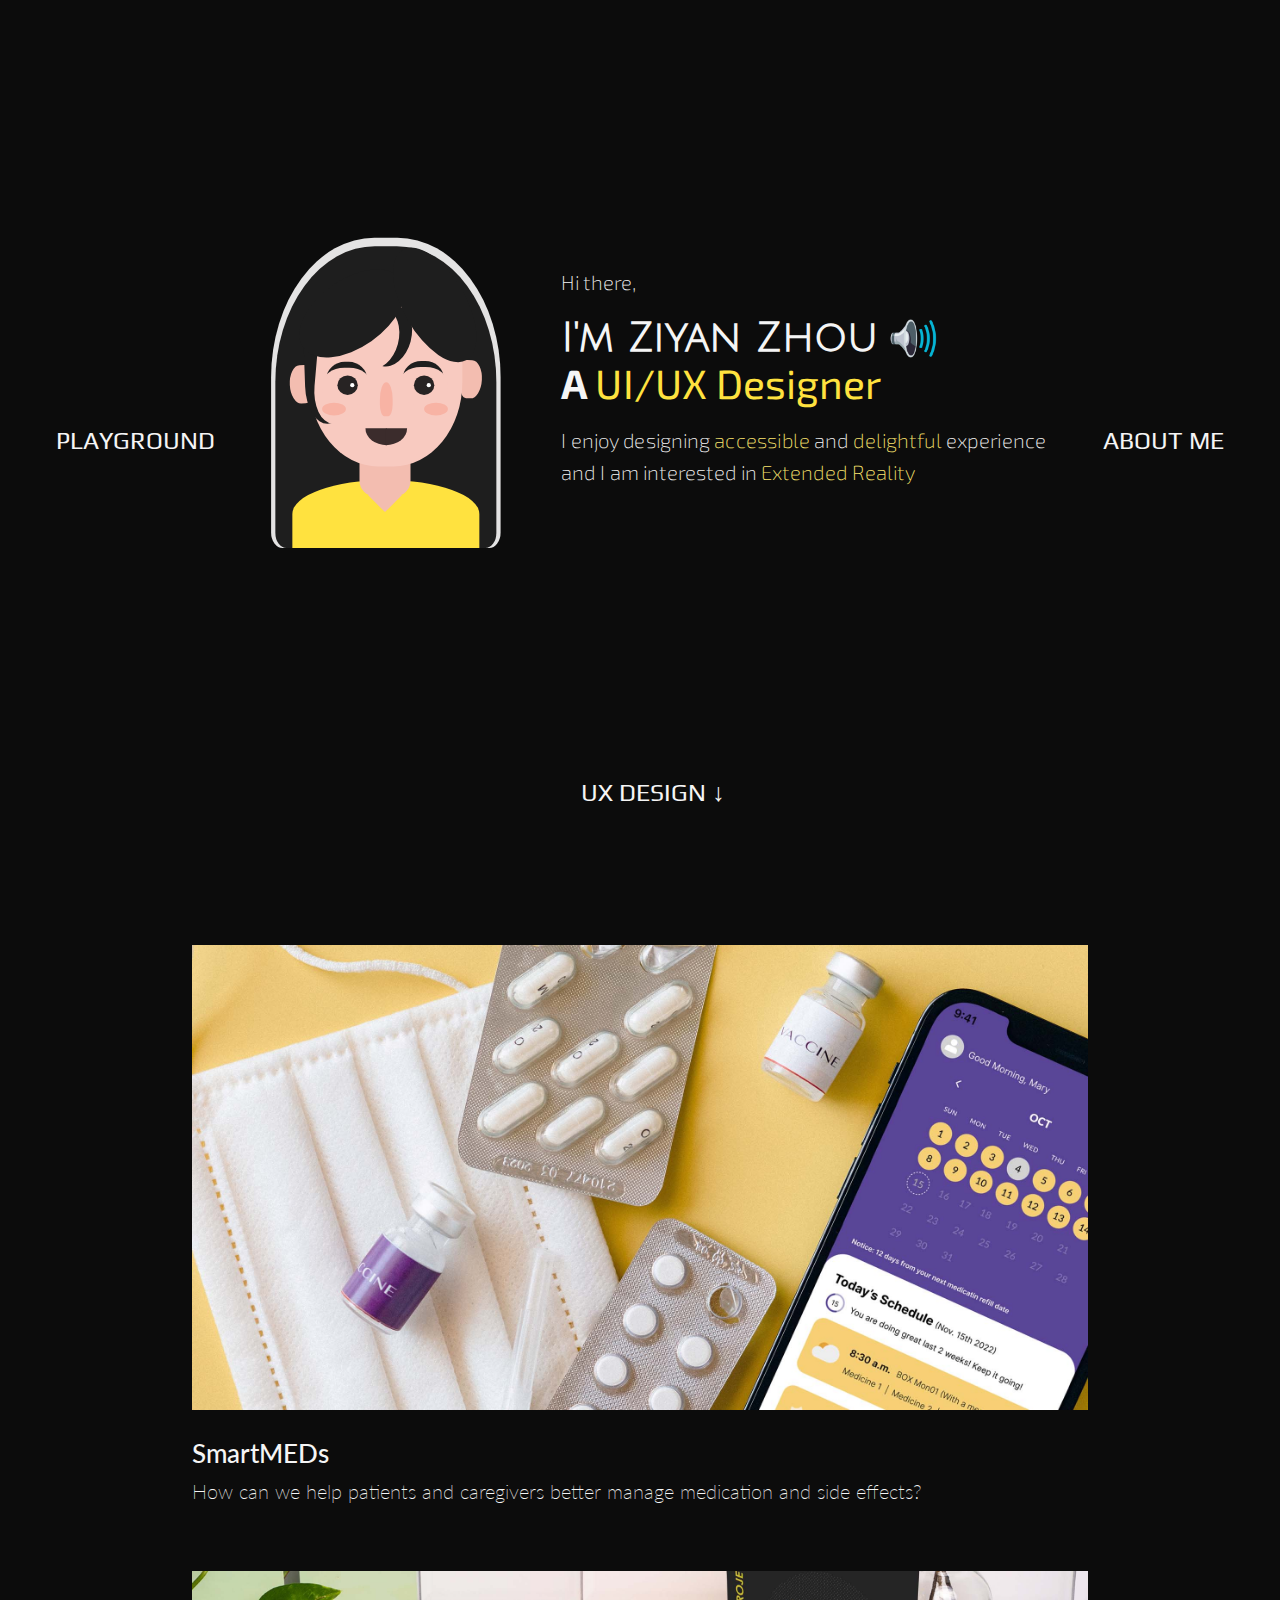
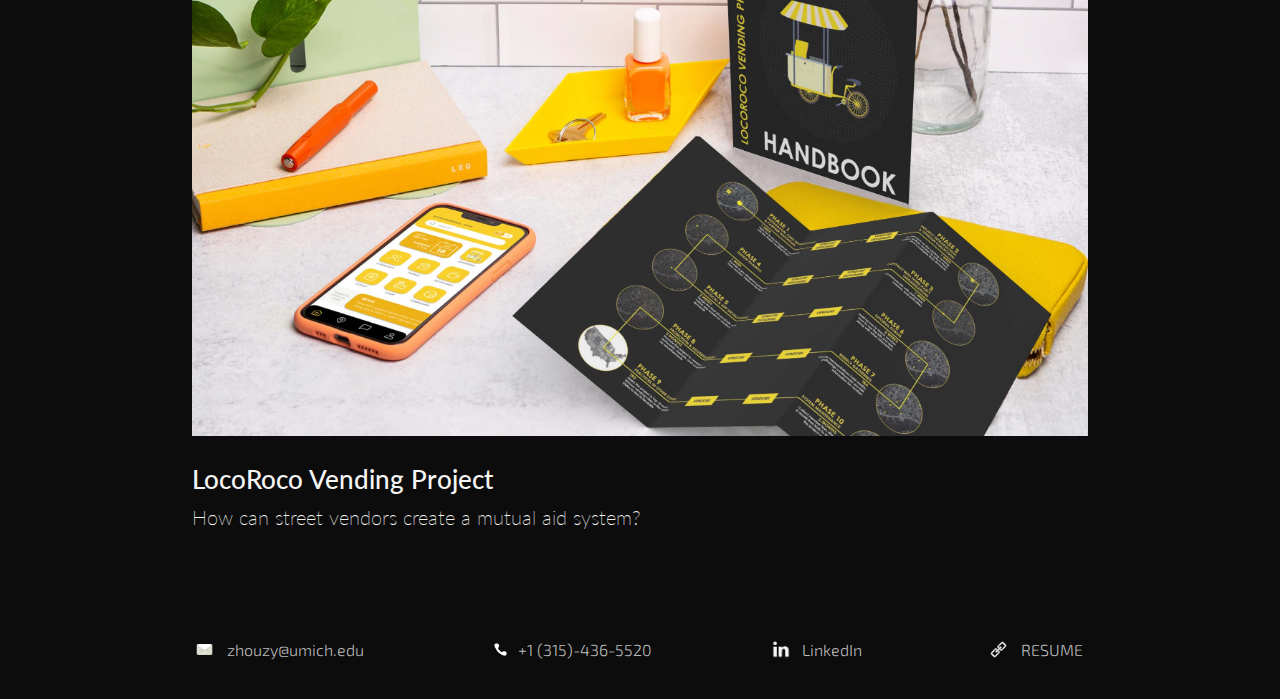
==== commit d8276c6e: "0522 update" ====
--- a/index.html
+++ b/index.html
@@ -4,10 +4,10 @@
     <meta charset="UTF-8">
     <meta http-equiv="X-UA-Compatible" content="IE=edge">
     <meta name="viewport" content="width=device-width, initial-scale=1.0">
-    <link rel="stylesheet" href="../css/index_stylesheet_copy.css">
+    <link rel="stylesheet" href="css/index_stylesheet_copy.css">
     <!-- <link rel="stylesheet" href="../css/index_stylesheet_white.css"> -->
-    <link rel="stylesheet" href="../css/face.css">
-    <link rel="shortcut icon" type="image/x-icon" href="/image/favicon.ico?">
+    <link rel="stylesheet" href="css/face.css">
+    <link rel="shortcut icon" type="image/x-icon" href="image/favicon.ico?">
     <title>Ziyan Zhou Portfolio</title>
 </head>
 <body>
@@ -64,7 +64,7 @@
                     <img src="image/speaker2.png" alt="speaker icon" class="speaker" onclick="playAudio()">
                 </div>
                 <h1 class="brief">
-                    An <span>Experience Designer</span>
+                    A <span>UI/UX Designer</span>
                 </h1>
                 <p class="brief2">I enjoy designing <span>accessible</span> and <span>delightful</span> experience<br>and I am interested in <span>Extended Reality</span></p>
             </div>
@@ -132,7 +132,7 @@
 
     <section class="container" id="uxWorks">
         <div class="smartMEDs projectPreview">
-            <a href="./smartmeds.html">
+            <a href="html/smartmeds.html">
                 <img class="thumbnail" src="image/smartmed cover2.jpg" alt="SmartMEDs Thumbnail" width="100%">
             </a>
             <div class="descriptionText">
@@ -142,7 +142,7 @@
         </div>
         
         <div class="locoRoco projectPreview">
-            <a href="./locoroco.html">
+            <a href="html/locoroco.html">
                 <img class="thumbnail" src="image/locoroco cover.jpg" alt="LocoRoco Project Thumbnail" width="100%">
             </a>
             <div class="descriptionText">
@@ -153,7 +153,7 @@
 
         <div hidden>
             <div class="fantasyCity projectPreview">
-                <a href="./fantasy_city.html">
+                <a href="html/fantasy_city.html">
                     <img class="thumbnail" src="image/fatasy city cover.jpg" alt="Fantasy City Thumbnail" width="100%">
                 </a>
                 <div class="descriptionText">
@@ -163,7 +163,7 @@
             </div>
 
             <div class="popMeal projectPreview">
-                <a href="./popmeal.html">
+                <a href="html/popmeal.html">
                     <img class="thumbnail" src="image/popmeal cover.jpg" alt="PoPMeaL Thumbnail" width="100%">
                 </a>
                 <div class="descriptionText">
@@ -193,7 +193,7 @@
 
             <div class="resume footerSection">
                 <img src="image/link2.png" alt="cellphone icon" height="25px">
-                <p><a href="https://drive.google.com/file/d/1l7Z0r8DjxmkngDJvn3V8ApI3-Mr6cSq3/view?usp=sharing">RESUME</a></p>
+                <p><a href="https://drive.google.com/file/d/1glG3uLAabuxzRtMpqGfV9jW6laBcJm30/view?usp=sharing">RESUME</a></p>
             </div>
         </div>
     </footer>
